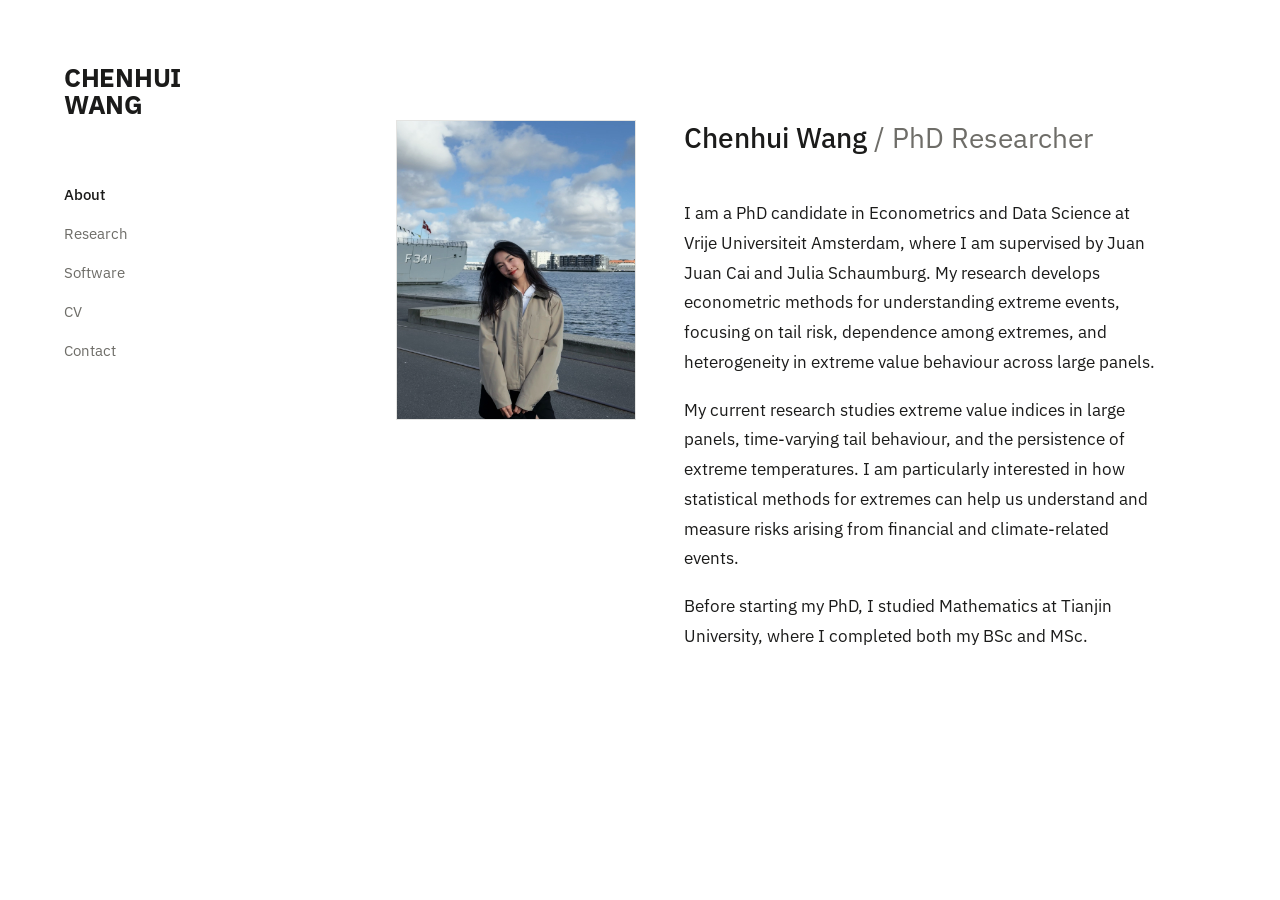
==== index.html @ c7945c68 "Add files via upload" ====
<!DOCTYPE html>
<html lang="en">
<head>
<meta charset="UTF-8">
<meta name="viewport" content="width=device-width, initial-scale=1">
<title>Chenhui Wang</title>
<meta name="description" content="Chenhui Wang — PhD candidate in Econometrics and Data Science, Vrije Universiteit Amsterdam.">
<link rel="stylesheet" href="style.css">
</head>
<body>
<div class="sidebar">
  <div>
    <div class="logo"><a href="index.html"><span>Chenhui</span><span>Wang</span></a></div>
    <nav class="primary">
      <a href="index.html" class="active">About</a>
      <a href="research.html">Research</a>
      <a href="software.html">Software</a>
      <a href="cv.html">CV</a>
      <a href="contact.html">Contact</a>
    </nav>
  </div>
  </div>
<div class="content">
  <div class="pad about-pad">
    <section class="about-grid">
      <img class="about-photo" src="photo.jpg" alt="Chenhui Wang">
      <div class="about-text">
        <h1 class="about-title">Chenhui Wang <span class="role">/ PhD Researcher</span></h1>
        <p>I am a PhD candidate in Econometrics and Data Science at Vrije Universiteit Amsterdam, where I am supervised by Juan Juan Cai and Julia Schaumburg. My research develops econometric methods for understanding extreme events, focusing on tail risk, dependence among extremes, and heterogeneity in extreme value behaviour across large panels.</p>
        <p>My current research studies extreme value indices in large panels, time-varying tail behaviour, and the persistence of extreme temperatures. I am particularly interested in how statistical methods for extremes can help us understand and measure risks arising from financial and climate-related events.</p>
        <p>Before starting my PhD, I studied Mathematics at Tianjin University, where I completed both my BSc and MSc.</p>
      </div>
    </section>
  </div>
</div>
</body>
</html>
---- style.css ----
@import url('https://fonts.googleapis.com/css2?family=IBM+Plex+Sans:wght@400;500;700&display=swap');

:root {
  --bg: #ffffff;
  --ink: #1b1b1a;
  --ink-soft: #6e6d68;
  --line: #e4e4e2;
  --accent: #38424a;
  --hero-bg: #14120f;
  --hero-line: #f2ece0;
  --sidebar-w: 340px;
}

* { box-sizing: border-box; }

html { scroll-behavior: smooth; }

body {
  margin: 0;
  background: var(--bg);
  color: var(--ink);
  font-family: 'IBM Plex Sans', -apple-system, BlinkMacSystemFont, 'Segoe UI', sans-serif;
  font-weight: 400;
  font-size: 17px;
  line-height: 1.6;
  -webkit-font-smoothing: antialiased;
}

a { color: inherit; text-decoration: none; }

a.underline-link {
  border-bottom: 1px solid var(--line);
  transition: border-color 0.15s ease, color 0.15s ease;
}
a.underline-link:hover { border-color: var(--accent); color: var(--accent); }

a:focus-visible, button:focus-visible {
  outline: 2px solid var(--accent);
  outline-offset: 3px;
}

/* ---------- Sidebar ---------- */

.sidebar {
  position: fixed;
  top: 0; left: 0; bottom: 0;
  width: var(--sidebar-w);
  padding: 64px 40px 40px 64px;
  background: var(--bg);
  display: flex;
  flex-direction: column;
  justify-content: space-between;
  overflow-y: auto;
  z-index: 10;
}

.logo {
  font-weight: 700;
  font-size: 26px;
  line-height: 1.05;
  letter-spacing: -0.01em;
  text-transform: uppercase;
}
.logo a { display: block; }
.logo span { display: block; }

nav.primary {
  margin-top: 64px;
  display: flex;
  flex-direction: column;
  gap: 15px;
  font-size: 15px;
  color: var(--ink-soft);
}
nav.primary a.active { color: var(--ink); font-weight: 500; }
nav.primary a:hover { color: var(--accent); }

.sidebar-foot { margin-top: 48px; }
.sidebar-foot .label {
  font-size: 13px;
  color: var(--ink-soft);
  margin-bottom: 10px;
}
.sidebar-foot ul {
  list-style: none;
  margin: 0; padding: 0;
  font-size: 13px;
  color: var(--ink-soft);
  line-height: 1.9;
}
.sidebar-foot .contact-links {
  margin-top: 20px;
  display: flex;
  flex-direction: column;
  gap: 6px;
  font-size: 13px;
}
.sidebar-foot .contact-links a:hover { color: var(--accent); }

/* ---------- Content ---------- */

.content {
  margin-left: var(--sidebar-w);
  min-height: 100vh;
}

.pad {
  max-width: 640px;
  padding: 88px 56px;
}

.hero {
  position: relative;
  width: 100%;
  height: 100vh;
  background: var(--hero-bg);
  overflow: hidden;
}
.hero svg { display: block; width: 100%; height: 100%; }
.hero-scrim {
  position: absolute;
  left: 0; right: 0; bottom: 0;
  height: 160px;
  background: linear-gradient(to top, rgba(20,18,15,0.92), rgba(20,18,15,0));
  pointer-events: none;
}
.hero-caption {
  position: absolute;
  left: 40px;
  bottom: 32px;
  color: var(--hero-line);
  opacity: 0.85;
  font-size: 13px;
  max-width: 40ch;
  z-index: 2;
}

section + section { margin-top: 72px; }

h1 {
  font-size: clamp(28px, 4vw, 38px);
  font-weight: 400;
  line-height: 1.25;
  margin: 0 0 18px;
  max-width: 17ch;
}

.about-pad { padding-top: 120px; max-width: 880px; }
.about-title {
  font-size: clamp(24px, 3vw, 28px);
  font-weight: 500;
  max-width: none;
  margin-bottom: 44px;
}
.about-title .role {
  font-weight: 400;
  color: var(--ink-soft);
}
.about-grid {
  display: grid;
  grid-template-columns: 240px 1fr;
  gap: 48px;
  align-items: start;
}
.about-photo {
  width: 100%;
  aspect-ratio: 4 / 5;
  background: #f1f0ea;
  border: 1px solid var(--line);
}
.about-text p { line-height: 1.75; max-width: 54ch; }

@media (max-width: 640px) {
  .about-grid { grid-template-columns: 1fr; }
  .about-photo { max-width: 220px; }
}

h2 {
  font-size: 15px;
  font-weight: 500;
  color: var(--ink-soft);
  margin: 0 0 28px;
}

h3 {
  font-size: 19px;
  font-weight: 500;
  margin: 0 0 6px;
  line-height: 1.4;
}

p { margin: 0 0 18px; max-width: 60ch; }

.lede {
  font-size: 18px;
  color: var(--ink-soft);
  max-width: 46ch;
  margin-bottom: 8px;
}

.meta { font-size: 14px; color: var(--ink-soft); }

/* Entry lists */

.entry-list { border-top: 1px solid var(--line); }

.entry {
  padding: 26px 0;
  border-bottom: 1px solid var(--line);
  display: grid;
  grid-template-columns: 84px 1fr;
  gap: 20px;
}
.entry .year { font-size: 14px; color: var(--ink-soft); padding-top: 3px; }
.entry .body p { margin-bottom: 8px; }
.entry .venue { font-size: 14px; color: var(--ink-soft); font-style: italic; }

.contact-list .entry { grid-template-columns: 110px 1fr; }

.keywords { color: var(--ink-soft); max-width: 60ch; }

/* ---------- Responsive ---------- */

@media (max-width: 900px) {
  .sidebar {
    position: static;
    width: 100%;
    height: auto;
    border-right: none;
    border-bottom: 1px solid var(--line);
    padding: 32px 24px;
  }
  nav.primary {
    margin-top: 28px;
    flex-direction: row;
    flex-wrap: wrap;
    gap: 10px 20px;
  }
  .sidebar-foot { margin-top: 32px; }
  .content { margin-left: 0; }
  .pad { padding: 48px 24px; max-width: 100%; }
  .hero { height: 62vh; }
  .entry { grid-template-columns: 1fr; gap: 6px; }
  .contact-list .entry { grid-template-columns: 1fr; }
}
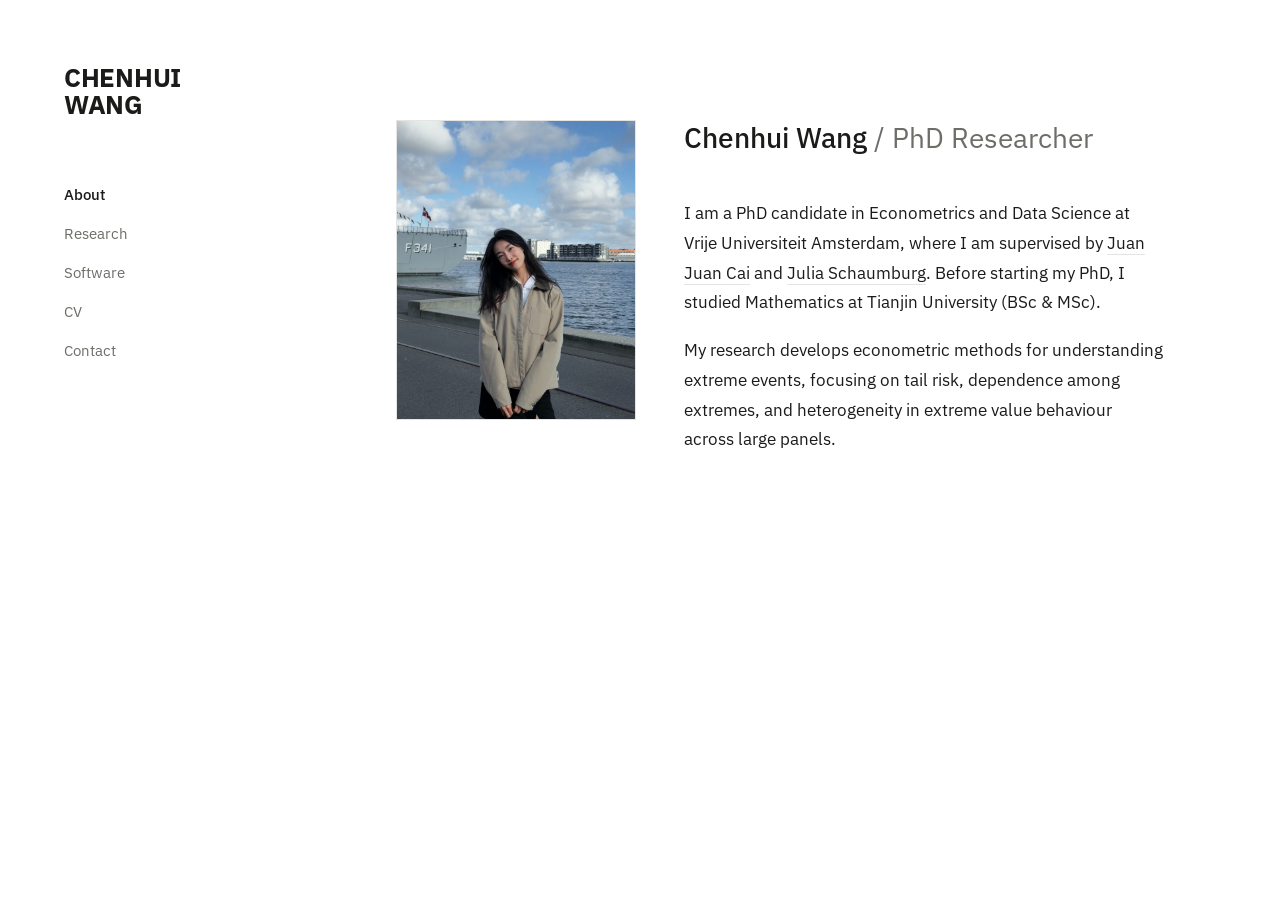
==== commit 06cefef8: "cc edit" ====
--- a/index.html
+++ b/index.html
@@ -26,9 +26,8 @@
       <img class="about-photo" src="photo.jpg" alt="Chenhui Wang">
       <div class="about-text">
         <h1 class="about-title">Chenhui Wang <span class="role">/ PhD Researcher</span></h1>
-        <p>I am a PhD candidate in Econometrics and Data Science at Vrije Universiteit Amsterdam, where I am supervised by Juan Juan Cai and Julia Schaumburg. My research develops econometric methods for understanding extreme events, focusing on tail risk, dependence among extremes, and heterogeneity in extreme value behaviour across large panels.</p>
-        <p>My current research studies extreme value indices in large panels, time-varying tail behaviour, and the persistence of extreme temperatures. I am particularly interested in how statistical methods for extremes can help us understand and measure risks arising from financial and climate-related events.</p>
-        <p>Before starting my PhD, I studied Mathematics at Tianjin University, where I completed both my BSc and MSc.</p>
+        <p>I am a PhD candidate in Econometrics and Data Science at Vrije Universiteit Amsterdam, where I am supervised by <a href="https://juanjuancai.com/" class="underline-link">Juan Juan Cai</a> and <a href="https://juliaschaumburg.com/" class="underline-link">Julia Schaumburg</a>. Before starting my PhD, I studied Mathematics at Tianjin University (BSc &amp; MSc).</p>
+        <p>My research develops econometric methods for understanding extreme events, focusing on tail risk, dependence among extremes, and heterogeneity in extreme value behaviour across large panels.</p>
       </div>
     </section>
   </div>
--- a/style.css
+++ b/style.css
@@ -215,7 +215,28 @@
 .entry .body p { margin-bottom: 8px; }
 .entry .venue { font-size: 14px; color: var(--ink-soft); font-style: italic; }
 
+.entry .body p.summary { font-size: 15px; line-height: 1.65; color: var(--ink-soft); margin-top: 10px; }
+.entry .body p.links { font-size: 14px; margin-top: 10px; }
+.entry .links .sep { color: var(--ink-soft); margin: 0 4px; }
+.entry .links a { white-space: nowrap; }
+.entry .body p.tag {
+  font-size: 12px;
+  font-weight: 500;
+  letter-spacing: 0.06em;
+  text-transform: uppercase;
+  color: var(--accent);
+  margin-bottom: 4px;
+}
+
+.group-label {
+  font-size: 14px;
+  font-style: italic;
+  color: var(--ink-soft);
+  margin: 36px 0 12px;
+}
+
 .contact-list .entry { grid-template-columns: 110px 1fr; }
+.cv-list .entry { grid-template-columns: 120px 1fr; }
 
 .keywords { color: var(--ink-soft); max-width: 60ch; }
 
@@ -242,4 +263,5 @@
   .hero { height: 62vh; }
   .entry { grid-template-columns: 1fr; gap: 6px; }
   .contact-list .entry { grid-template-columns: 1fr; }
-}
+  .cv-list .entry { grid-template-columns: 1fr; }
+}
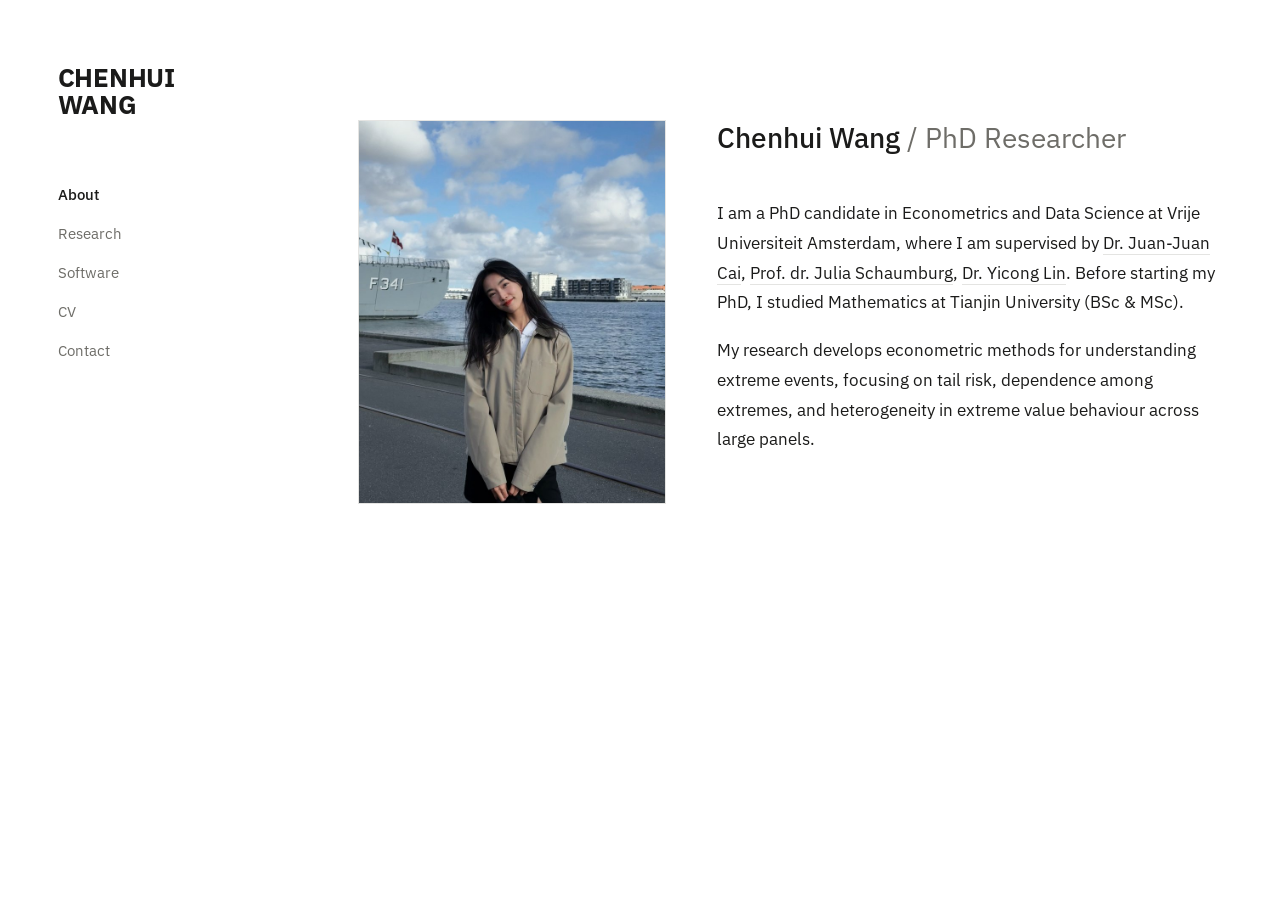
==== commit 568d8924: "Update index.html" ====
--- a/index.html
+++ b/index.html
@@ -26,7 +26,10 @@
       <img class="about-photo" src="photo.jpg" alt="Chenhui Wang">
       <div class="about-text">
         <h1 class="about-title">Chenhui Wang <span class="role">/ PhD Researcher</span></h1>
-        <p>I am a PhD candidate in Econometrics and Data Science at Vrije Universiteit Amsterdam, where I am supervised by <a href="https://juanjuancai.com/" class="underline-link">Juan Juan Cai</a> and <a href="https://juliaschaumburg.com/" class="underline-link">Julia Schaumburg</a>. Before starting my PhD, I studied Mathematics at Tianjin University (BSc &amp; MSc).</p>
+        <p>I am a PhD candidate in Econometrics and Data Science at Vrije Universiteit Amsterdam, where I am supervised by
+    <a href="https://juanjuancai.com/" class="underline-link">Dr. Juan-Juan Cai</a>,
+          <a href="https://juliaschaumburg.com/" class="underline-link">Prof. dr. Julia Schaumburg</a>,
+    <a href="https://yiconglin.com/" class="underline-link">Dr. Yicong Lin</a>. Before starting my PhD, I studied Mathematics at Tianjin University (BSc &amp; MSc).</p>
         <p>My research develops econometric methods for understanding extreme events, focusing on tail risk, dependence among extremes, and heterogeneity in extreme value behaviour across large panels.</p>
       </div>
     </section>
--- a/style.css
+++ b/style.css
@@ -8,7 +8,8 @@
   --accent: #38424a;
   --hero-bg: #14120f;
   --hero-line: #f2ece0;
-  --sidebar-w: 340px;
+  --sidebar-w: clamp(240px, 24vw, 340px);   /* narrows smoothly on smaller laptops */
+  --content-max: 1120px;                       /* content grows with the window up to this width */
 }
 
 * { box-sizing: border-box; }
@@ -45,7 +46,7 @@
   position: fixed;
   top: 0; left: 0; bottom: 0;
   width: var(--sidebar-w);
-  padding: 64px 40px 40px 64px;
+  padding: 64px clamp(24px, 3vw, 40px) 40px clamp(32px, 4.5vw, 64px);
   background: var(--bg);
   display: flex;
   flex-direction: column;
@@ -105,8 +106,8 @@
 }
 
 .pad {
-  max-width: 640px;
-  padding: 88px 56px;
+  max-width: var(--content-max);
+  padding: 88px clamp(32px, 4vw, 56px);
 }
 
 .hero {
@@ -145,7 +146,7 @@
   max-width: 17ch;
 }
 
-.about-pad { padding-top: 120px; max-width: 880px; }
+.about-pad { padding-top: 120px; }
 .about-title {
   font-size: clamp(24px, 3vw, 28px);
   font-weight: 500;
@@ -158,8 +159,8 @@
 }
 .about-grid {
   display: grid;
-  grid-template-columns: 240px 1fr;
-  gap: 48px;
+  grid-template-columns: clamp(200px, 24vw, 320px) 1fr;
+  gap: clamp(32px, 4vw, 56px);
   align-items: start;
 }
 .about-photo {
@@ -168,7 +169,7 @@
   background: #f1f0ea;
   border: 1px solid var(--line);
 }
-.about-text p { line-height: 1.75; max-width: 54ch; }
+.about-text p { line-height: 1.75; max-width: 72ch; }
 
 @media (max-width: 640px) {
   .about-grid { grid-template-columns: 1fr; }
@@ -212,7 +213,7 @@
   gap: 20px;
 }
 .entry .year { font-size: 14px; color: var(--ink-soft); padding-top: 3px; }
-.entry .body p { margin-bottom: 8px; }
+.entry .body p { margin-bottom: 8px; max-width: none; }
 .entry .venue { font-size: 14px; color: var(--ink-soft); font-style: italic; }
 
 .entry .body p.summary { font-size: 15px; line-height: 1.65; color: var(--ink-soft); margin-top: 10px; }
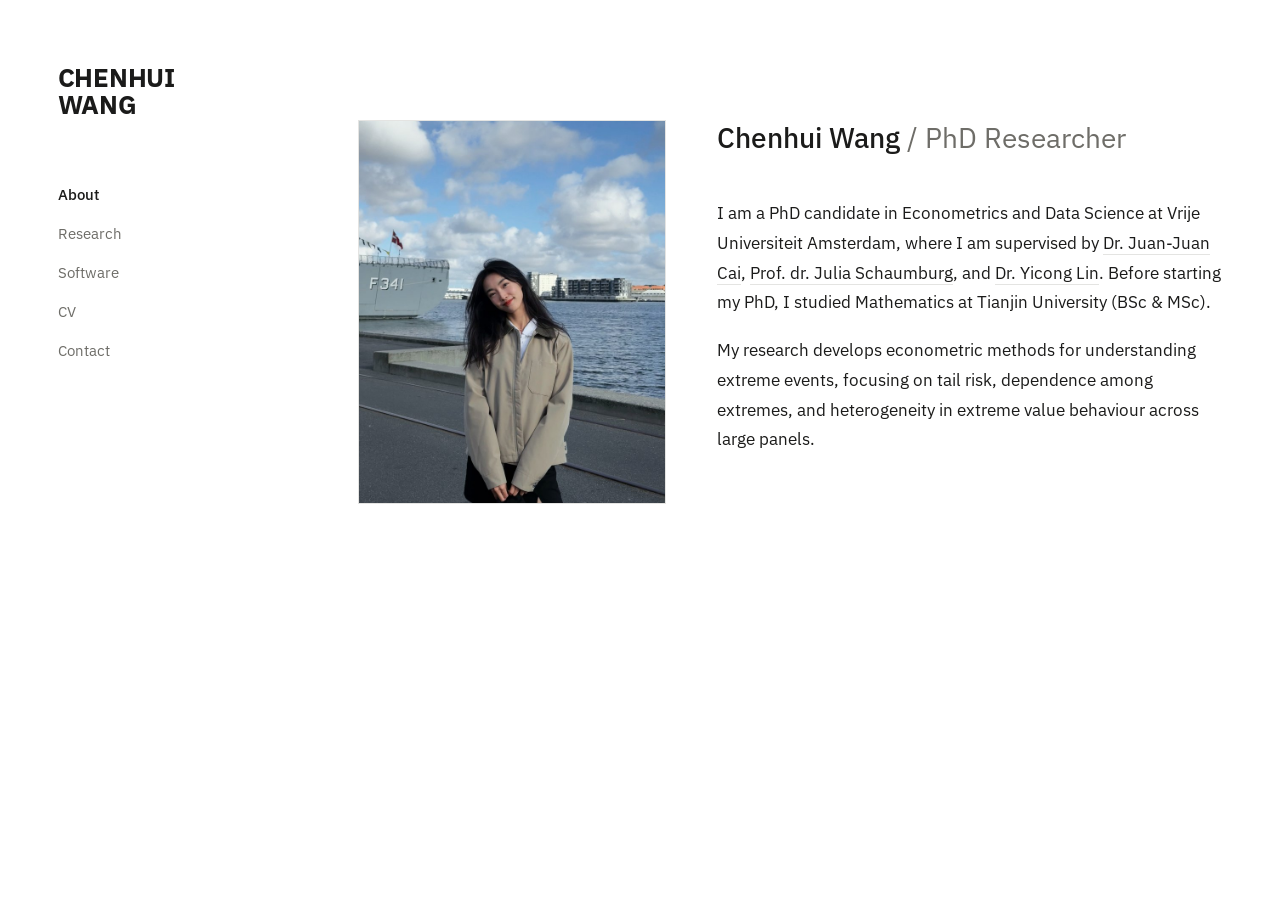
==== commit 3112da65: "Update index.html" ====
--- a/index.html
+++ b/index.html
@@ -28,7 +28,7 @@
         <h1 class="about-title">Chenhui Wang <span class="role">/ PhD Researcher</span></h1>
         <p>I am a PhD candidate in Econometrics and Data Science at Vrije Universiteit Amsterdam, where I am supervised by
     <a href="https://juanjuancai.com/" class="underline-link">Dr. Juan-Juan Cai</a>,
-          <a href="https://juliaschaumburg.com/" class="underline-link">Prof. dr. Julia Schaumburg</a>,
+          <a href="https://juliaschaumburg.com/" class="underline-link">Prof. dr. Julia Schaumburg</a>, and
     <a href="https://yiconglin.com/" class="underline-link">Dr. Yicong Lin</a>. Before starting my PhD, I studied Mathematics at Tianjin University (BSc &amp; MSc).</p>
         <p>My research develops econometric methods for understanding extreme events, focusing on tail risk, dependence among extremes, and heterogeneity in extreme value behaviour across large panels.</p>
       </div>
